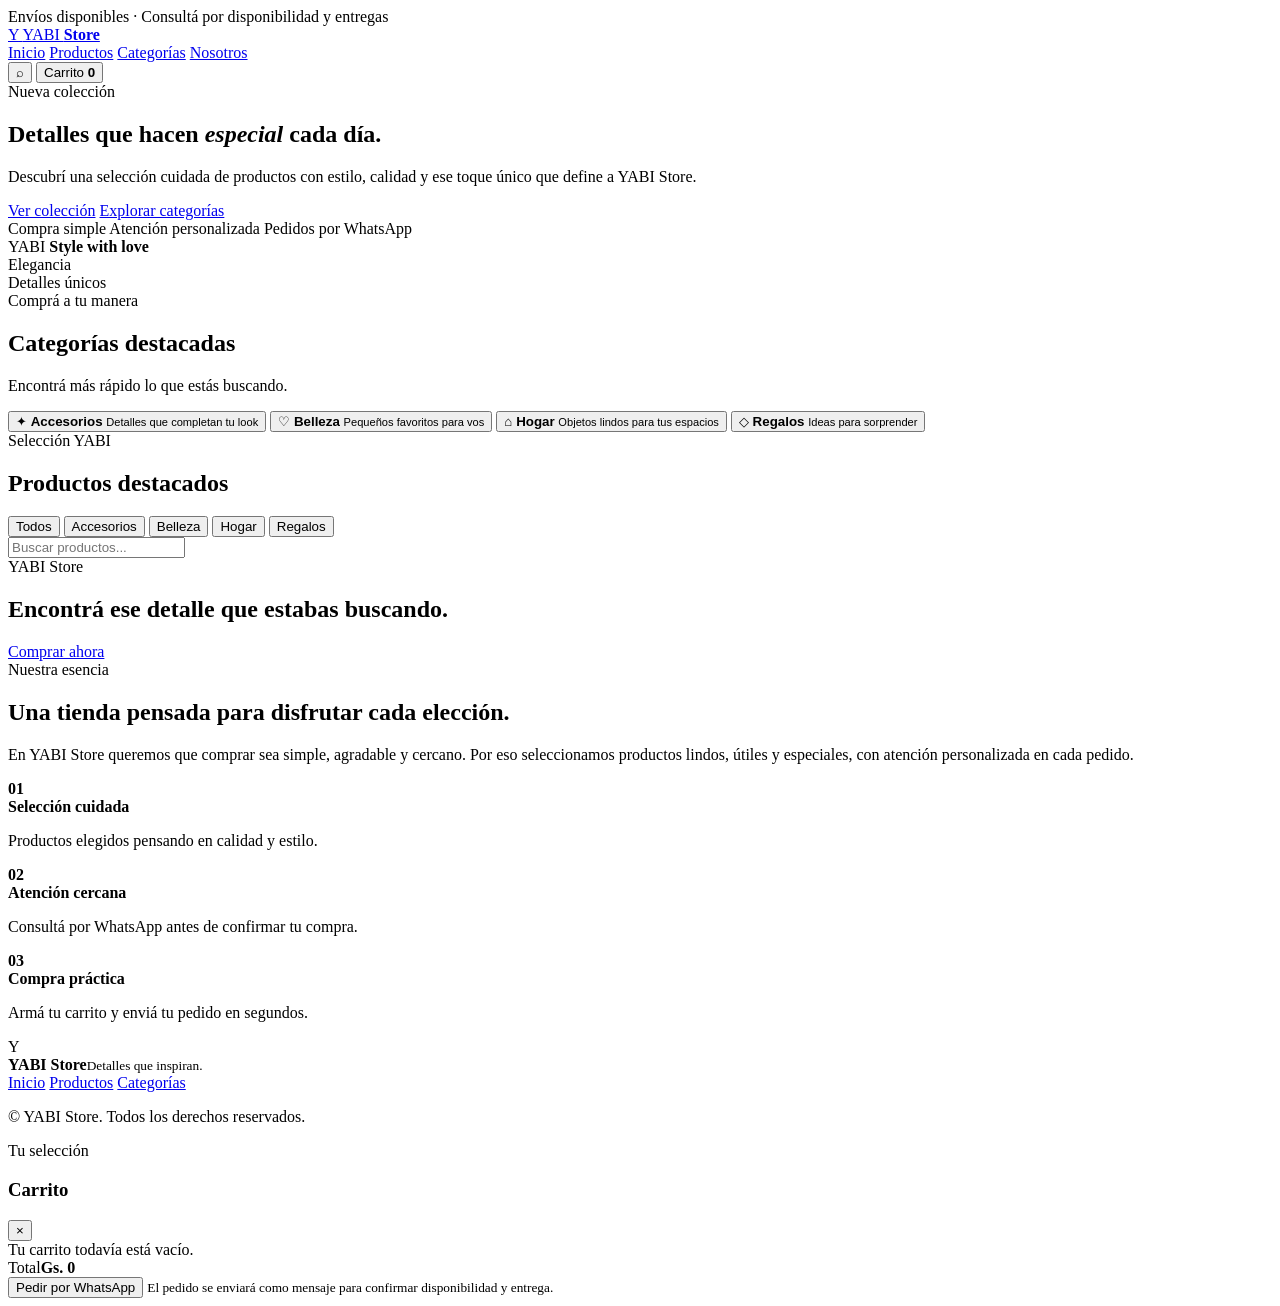
==== index.html @ 5b0d3361 "Create YABI Store frontend structure" ====
<!DOCTYPE html>
<html lang="es">
<head>
  <meta charset="UTF-8" />
  <meta name="viewport" content="width=device-width, initial-scale=1.0" />
  <meta name="description" content="YABI Store - Tienda online moderna y elegante" />
  <title>YABI Store</title>
  <link rel="preconnect" href="https://fonts.googleapis.com">
  <link rel="preconnect" href="https://fonts.gstatic.com" crossorigin>
  <link href="https://fonts.googleapis.com/css2?family=DM+Sans:wght@400;500;600;700&family=Playfair+Display:wght@600;700&display=swap" rel="stylesheet">
  <link rel="stylesheet" href="css/style.css" />
</head>
<body>
  <div class="topbar">Envíos disponibles · Consultá por disponibilidad y entregas</div>

  <header class="site-header">
    <a class="brand" href="#inicio" aria-label="YABI Store inicio">
      <span class="brand-mark">Y</span>
      <span class="brand-text">YABI <strong>Store</strong></span>
    </a>

    <nav class="desktop-nav" aria-label="Navegación principal">
      <a href="#inicio">Inicio</a>
      <a href="#productos">Productos</a>
      <a href="#categorias">Categorías</a>
      <a href="#nosotros">Nosotros</a>
    </nav>

    <div class="header-actions">
      <button class="icon-btn" id="searchToggle" aria-label="Buscar">⌕</button>
      <button class="cart-btn" id="cartOpen" aria-label="Abrir carrito">
        <span>Carrito</span>
        <b id="cartCount">0</b>
      </button>
    </div>
  </header>

  <main>
    <section class="hero" id="inicio">
      <div class="hero-content">
        <span class="eyebrow">Nueva colección</span>
        <h1>Detalles que hacen <em>especial</em> cada día.</h1>
        <p>Descubrí una selección cuidada de productos con estilo, calidad y ese toque único que define a YABI Store.</p>
        <div class="hero-actions">
          <a class="btn btn-primary" href="#productos">Ver colección</a>
          <a class="btn btn-secondary" href="#categorias">Explorar categorías</a>
        </div>
        <div class="hero-benefits">
          <span>Compra simple</span>
          <span>Atención personalizada</span>
          <span>Pedidos por WhatsApp</span>
        </div>
      </div>

      <div class="hero-visual" aria-hidden="true">
        <div class="hero-card hero-card-main">
          <span>YABI</span>
          <strong>Style with love</strong>
        </div>
        <div class="hero-orb orb-one"></div>
        <div class="hero-orb orb-two"></div>
        <div class="mini-card mini-card-one">Elegancia</div>
        <div class="mini-card mini-card-two">Detalles únicos</div>
      </div>
    </section>

    <section class="categories-section" id="categorias">
      <div class="section-heading">
        <div>
          <span class="eyebrow">Comprá a tu manera</span>
          <h2>Categorías destacadas</h2>
        </div>
        <p>Encontrá más rápido lo que estás buscando.</p>
      </div>

      <div class="category-grid">
        <button class="category-card" data-category="Accesorios">
          <span class="category-icon">✦</span>
          <strong>Accesorios</strong>
          <small>Detalles que completan tu look</small>
        </button>
        <button class="category-card" data-category="Belleza">
          <span class="category-icon">♡</span>
          <strong>Belleza</strong>
          <small>Pequeños favoritos para vos</small>
        </button>
        <button class="category-card" data-category="Hogar">
          <span class="category-icon">⌂</span>
          <strong>Hogar</strong>
          <small>Objetos lindos para tus espacios</small>
        </button>
        <button class="category-card" data-category="Regalos">
          <span class="category-icon">◇</span>
          <strong>Regalos</strong>
          <small>Ideas para sorprender</small>
        </button>
      </div>
    </section>

    <section class="products-section" id="productos">
      <div class="section-heading products-heading">
        <div>
          <span class="eyebrow">Selección YABI</span>
          <h2>Productos destacados</h2>
        </div>
        <div class="filters" role="group" aria-label="Filtrar productos">
          <button class="filter-btn active" data-filter="Todos">Todos</button>
          <button class="filter-btn" data-filter="Accesorios">Accesorios</button>
          <button class="filter-btn" data-filter="Belleza">Belleza</button>
          <button class="filter-btn" data-filter="Hogar">Hogar</button>
          <button class="filter-btn" data-filter="Regalos">Regalos</button>
        </div>
      </div>

      <div class="search-panel" id="searchPanel">
        <input id="searchInput" type="search" placeholder="Buscar productos..." autocomplete="off" />
      </div>

      <div class="product-grid" id="productGrid"></div>
    </section>

    <section class="promo-section">
      <div>
        <span class="eyebrow light">YABI Store</span>
        <h2>Encontrá ese detalle que estabas buscando.</h2>
      </div>
      <a href="#productos" class="btn btn-light">Comprar ahora</a>
    </section>

    <section class="about-section" id="nosotros">
      <div class="about-card">
        <span class="eyebrow">Nuestra esencia</span>
        <h2>Una tienda pensada para disfrutar cada elección.</h2>
        <p>En YABI Store queremos que comprar sea simple, agradable y cercano. Por eso seleccionamos productos lindos, útiles y especiales, con atención personalizada en cada pedido.</p>
      </div>
      <div class="about-points">
        <article><b>01</b><div><strong>Selección cuidada</strong><p>Productos elegidos pensando en calidad y estilo.</p></div></article>
        <article><b>02</b><div><strong>Atención cercana</strong><p>Consultá por WhatsApp antes de confirmar tu compra.</p></div></article>
        <article><b>03</b><div><strong>Compra práctica</strong><p>Armá tu carrito y enviá tu pedido en segundos.</p></div></article>
      </div>
    </section>
  </main>

  <footer class="site-footer">
    <div class="footer-brand">
      <span class="brand-mark">Y</span>
      <div><strong>YABI Store</strong><small>Detalles que inspiran.</small></div>
    </div>
    <div class="footer-links">
      <a href="#inicio">Inicio</a>
      <a href="#productos">Productos</a>
      <a href="#categorias">Categorías</a>
    </div>
    <p>© <span id="year"></span> YABI Store. Todos los derechos reservados.</p>
  </footer>

  <div class="drawer-overlay" id="drawerOverlay"></div>
  <aside class="cart-drawer" id="cartDrawer" aria-label="Carrito de compras">
    <div class="cart-header">
      <div><span class="eyebrow">Tu selección</span><h3>Carrito</h3></div>
      <button class="close-btn" id="cartClose" aria-label="Cerrar carrito">×</button>
    </div>
    <div class="cart-items" id="cartItems"></div>
    <div class="cart-empty" id="cartEmpty">Tu carrito todavía está vacío.</div>
    <div class="cart-footer">
      <div class="cart-total"><span>Total</span><strong id="cartTotal">Gs. 0</strong></div>
      <button class="btn btn-primary checkout-btn" id="checkoutBtn">Pedir por WhatsApp</button>
      <small>El pedido se enviará como mensaje para confirmar disponibilidad y entrega.</small>
    </div>
  </aside>

  <script src="js/app.js"></script>
</body>
</html>
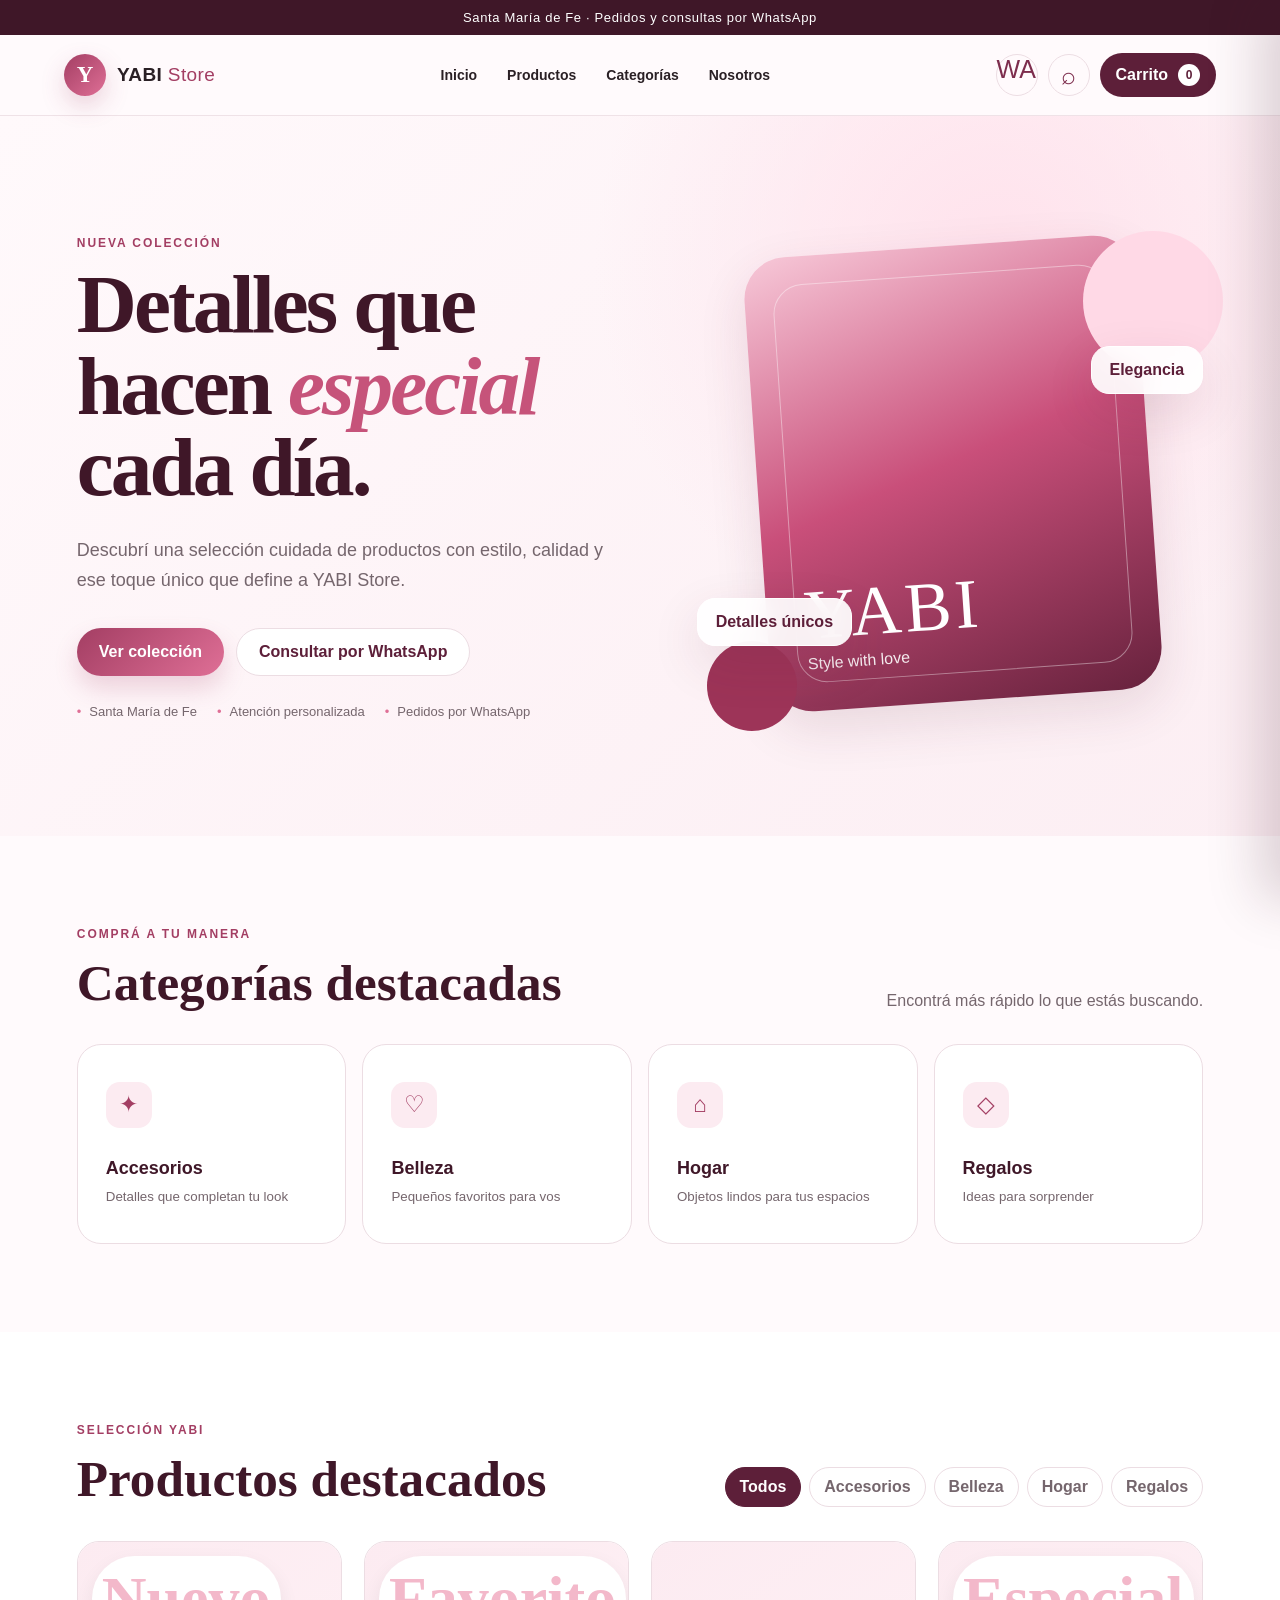
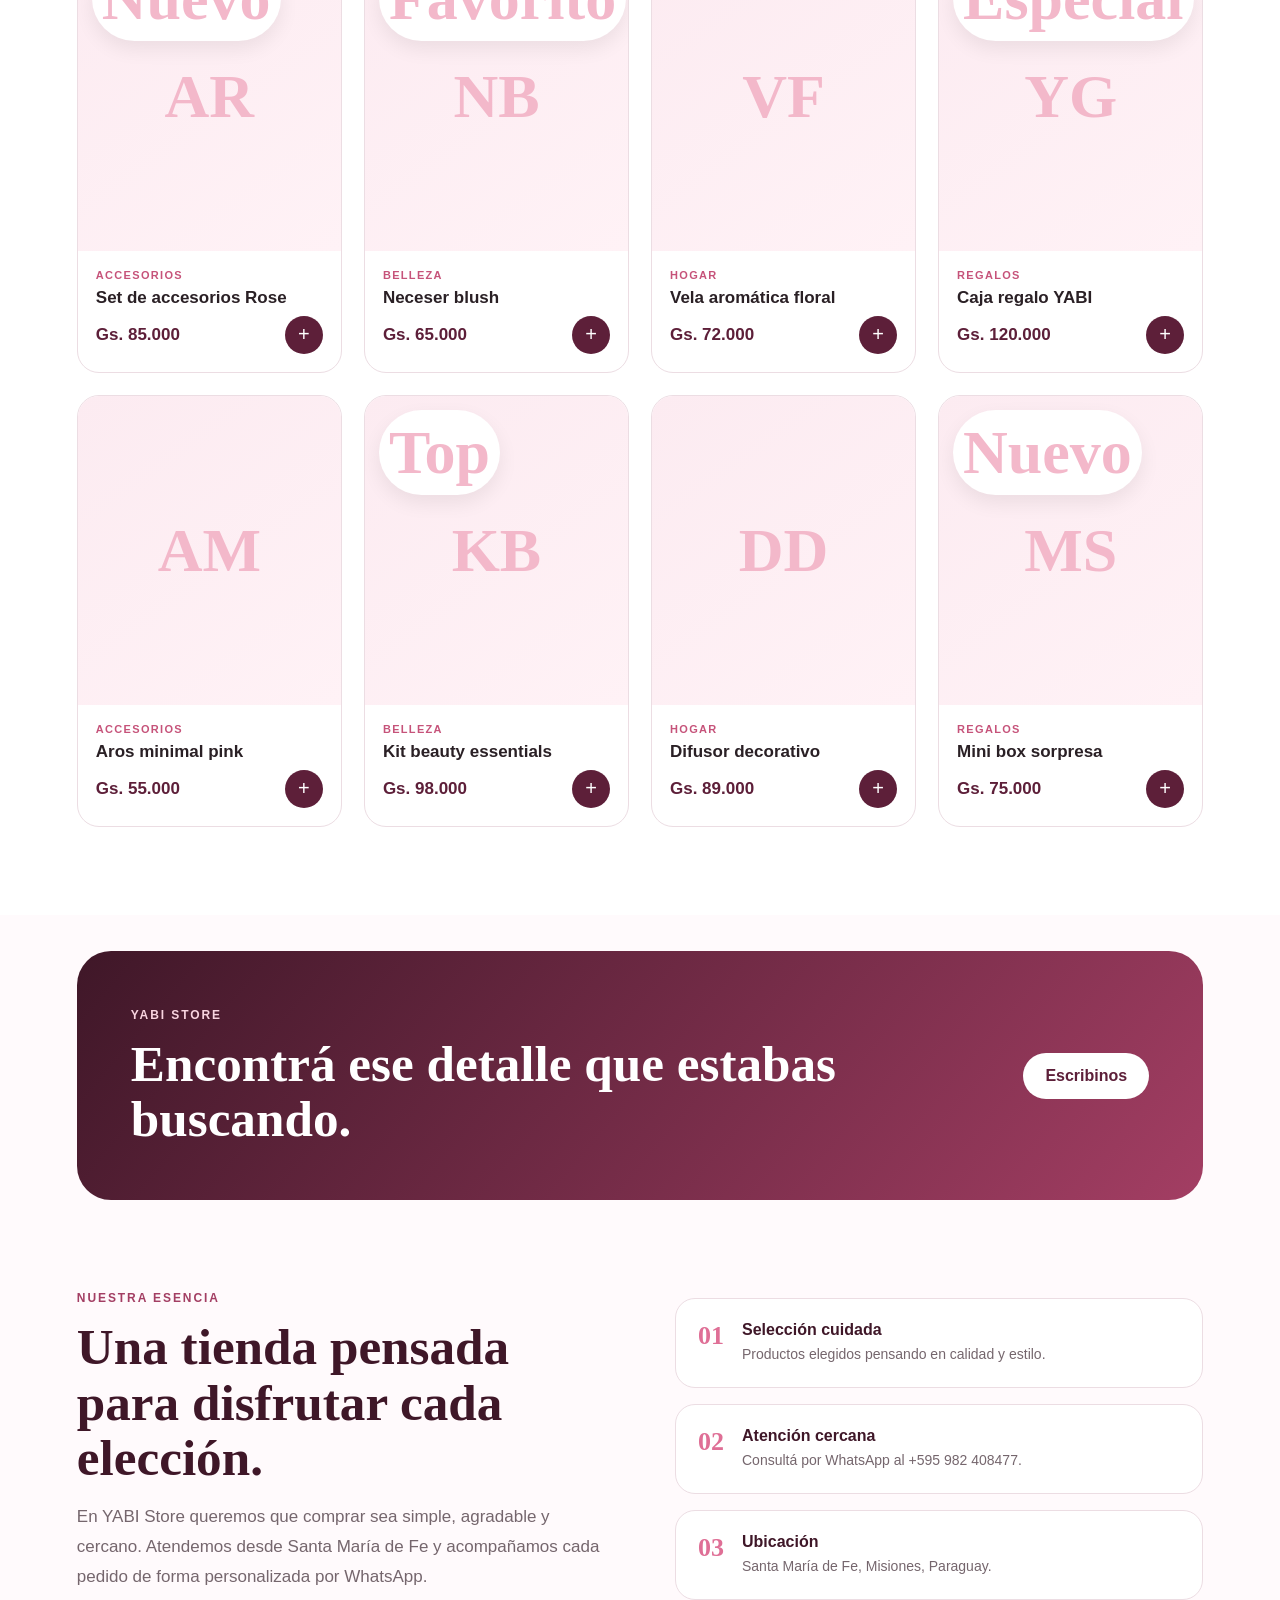
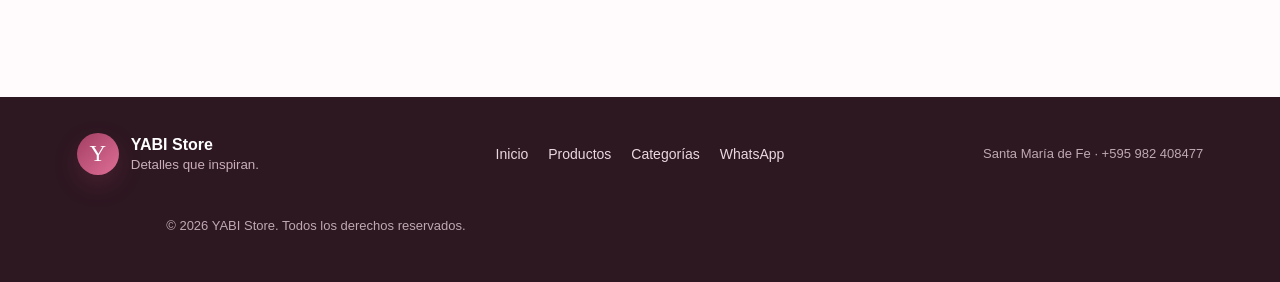
==== commit d81ceacf: "Add WhatsApp contact and Santa Maria de Fe location" ====
--- a/index.html
+++ b/index.html
@@ -3,7 +3,7 @@
 <head>
   <meta charset="UTF-8" />
   <meta name="viewport" content="width=device-width, initial-scale=1.0" />
-  <meta name="description" content="YABI Store - Tienda online moderna y elegante" />
+  <meta name="description" content="YABI Store - Tienda online moderna y elegante en Santa María de Fe" />
   <title>YABI Store</title>
   <link rel="preconnect" href="https://fonts.googleapis.com">
   <link rel="preconnect" href="https://fonts.gstatic.com" crossorigin>
@@ -11,7 +11,7 @@
   <link rel="stylesheet" href="css/style.css" />
 </head>
 <body>
-  <div class="topbar">Envíos disponibles · Consultá por disponibilidad y entregas</div>
+  <div class="topbar">Santa María de Fe · Pedidos y consultas por WhatsApp</div>
 
   <header class="site-header">
     <a class="brand" href="#inicio" aria-label="YABI Store inicio">
@@ -27,6 +27,7 @@
     </nav>
 
     <div class="header-actions">
+      <a class="icon-btn" href="https://wa.me/595982408477" target="_blank" rel="noopener" aria-label="Contactar por WhatsApp">WA</a>
       <button class="icon-btn" id="searchToggle" aria-label="Buscar">⌕</button>
       <button class="cart-btn" id="cartOpen" aria-label="Abrir carrito">
         <span>Carrito</span>
@@ -43,10 +44,10 @@
         <p>Descubrí una selección cuidada de productos con estilo, calidad y ese toque único que define a YABI Store.</p>
         <div class="hero-actions">
           <a class="btn btn-primary" href="#productos">Ver colección</a>
-          <a class="btn btn-secondary" href="#categorias">Explorar categorías</a>
+          <a class="btn btn-secondary" href="https://wa.me/595982408477?text=Hola%20YABI%20Store,%20quisiera%20hacer%20una%20consulta." target="_blank" rel="noopener">Consultar por WhatsApp</a>
         </div>
         <div class="hero-benefits">
-          <span>Compra simple</span>
+          <span>Santa María de Fe</span>
           <span>Atención personalizada</span>
           <span>Pedidos por WhatsApp</span>
         </div>
@@ -74,35 +75,16 @@
       </div>
 
       <div class="category-grid">
-        <button class="category-card" data-category="Accesorios">
-          <span class="category-icon">✦</span>
-          <strong>Accesorios</strong>
-          <small>Detalles que completan tu look</small>
-        </button>
-        <button class="category-card" data-category="Belleza">
-          <span class="category-icon">♡</span>
-          <strong>Belleza</strong>
-          <small>Pequeños favoritos para vos</small>
-        </button>
-        <button class="category-card" data-category="Hogar">
-          <span class="category-icon">⌂</span>
-          <strong>Hogar</strong>
-          <small>Objetos lindos para tus espacios</small>
-        </button>
-        <button class="category-card" data-category="Regalos">
-          <span class="category-icon">◇</span>
-          <strong>Regalos</strong>
-          <small>Ideas para sorprender</small>
-        </button>
+        <button class="category-card" data-category="Accesorios"><span class="category-icon">✦</span><strong>Accesorios</strong><small>Detalles que completan tu look</small></button>
+        <button class="category-card" data-category="Belleza"><span class="category-icon">♡</span><strong>Belleza</strong><small>Pequeños favoritos para vos</small></button>
+        <button class="category-card" data-category="Hogar"><span class="category-icon">⌂</span><strong>Hogar</strong><small>Objetos lindos para tus espacios</small></button>
+        <button class="category-card" data-category="Regalos"><span class="category-icon">◇</span><strong>Regalos</strong><small>Ideas para sorprender</small></button>
       </div>
     </section>
 
     <section class="products-section" id="productos">
       <div class="section-heading products-heading">
-        <div>
-          <span class="eyebrow">Selección YABI</span>
-          <h2>Productos destacados</h2>
-        </div>
+        <div><span class="eyebrow">Selección YABI</span><h2>Productos destacados</h2></div>
         <div class="filters" role="group" aria-label="Filtrar productos">
           <button class="filter-btn active" data-filter="Todos">Todos</button>
           <button class="filter-btn" data-filter="Accesorios">Accesorios</button>
@@ -111,64 +93,51 @@
           <button class="filter-btn" data-filter="Regalos">Regalos</button>
         </div>
       </div>
-
-      <div class="search-panel" id="searchPanel">
-        <input id="searchInput" type="search" placeholder="Buscar productos..." autocomplete="off" />
-      </div>
-
+      <div class="search-panel" id="searchPanel"><input id="searchInput" type="search" placeholder="Buscar productos..." autocomplete="off" /></div>
       <div class="product-grid" id="productGrid"></div>
     </section>
 
     <section class="promo-section">
-      <div>
-        <span class="eyebrow light">YABI Store</span>
-        <h2>Encontrá ese detalle que estabas buscando.</h2>
-      </div>
-      <a href="#productos" class="btn btn-light">Comprar ahora</a>
+      <div><span class="eyebrow light">YABI Store</span><h2>Encontrá ese detalle que estabas buscando.</h2></div>
+      <a href="https://wa.me/595982408477?text=Hola%20YABI%20Store,%20quisiera%20consultar%20por%20sus%20productos." target="_blank" rel="noopener" class="btn btn-light">Escribinos</a>
     </section>
 
     <section class="about-section" id="nosotros">
       <div class="about-card">
         <span class="eyebrow">Nuestra esencia</span>
         <h2>Una tienda pensada para disfrutar cada elección.</h2>
-        <p>En YABI Store queremos que comprar sea simple, agradable y cercano. Por eso seleccionamos productos lindos, útiles y especiales, con atención personalizada en cada pedido.</p>
+        <p>En YABI Store queremos que comprar sea simple, agradable y cercano. Atendemos desde Santa María de Fe y acompañamos cada pedido de forma personalizada por WhatsApp.</p>
       </div>
       <div class="about-points">
         <article><b>01</b><div><strong>Selección cuidada</strong><p>Productos elegidos pensando en calidad y estilo.</p></div></article>
-        <article><b>02</b><div><strong>Atención cercana</strong><p>Consultá por WhatsApp antes de confirmar tu compra.</p></div></article>
-        <article><b>03</b><div><strong>Compra práctica</strong><p>Armá tu carrito y enviá tu pedido en segundos.</p></div></article>
+        <article><b>02</b><div><strong>Atención cercana</strong><p>Consultá por WhatsApp al +595 982 408477.</p></div></article>
+        <article><b>03</b><div><strong>Ubicación</strong><p>Santa María de Fe, Misiones, Paraguay.</p></div></article>
       </div>
     </section>
   </main>
 
   <footer class="site-footer">
-    <div class="footer-brand">
-      <span class="brand-mark">Y</span>
-      <div><strong>YABI Store</strong><small>Detalles que inspiran.</small></div>
+    <div class="footer-brand"><span class="brand-mark">Y</span><div><strong>YABI Store</strong><small>Detalles que inspiran.</small></div></div>
+    <div class="footer-links">
+      <a href="#inicio">Inicio</a><a href="#productos">Productos</a><a href="#categorias">Categorías</a>
+      <a href="https://wa.me/595982408477" target="_blank" rel="noopener">WhatsApp</a>
     </div>
-    <div class="footer-links">
-      <a href="#inicio">Inicio</a>
-      <a href="#productos">Productos</a>
-      <a href="#categorias">Categorías</a>
-    </div>
+    <p>Santa María de Fe · +595 982 408477</p>
     <p>© <span id="year"></span> YABI Store. Todos los derechos reservados.</p>
   </footer>
 
   <div class="drawer-overlay" id="drawerOverlay"></div>
   <aside class="cart-drawer" id="cartDrawer" aria-label="Carrito de compras">
-    <div class="cart-header">
-      <div><span class="eyebrow">Tu selección</span><h3>Carrito</h3></div>
-      <button class="close-btn" id="cartClose" aria-label="Cerrar carrito">×</button>
-    </div>
+    <div class="cart-header"><div><span class="eyebrow">Tu selección</span><h3>Carrito</h3></div><button class="close-btn" id="cartClose" aria-label="Cerrar carrito">×</button></div>
     <div class="cart-items" id="cartItems"></div>
     <div class="cart-empty" id="cartEmpty">Tu carrito todavía está vacío.</div>
     <div class="cart-footer">
       <div class="cart-total"><span>Total</span><strong id="cartTotal">Gs. 0</strong></div>
       <button class="btn btn-primary checkout-btn" id="checkoutBtn">Pedir por WhatsApp</button>
-      <small>El pedido se enviará como mensaje para confirmar disponibilidad y entrega.</small>
+      <small>El pedido se enviará como mensaje para confirmar disponibilidad y entrega en Santa María de Fe.</small>
     </div>
   </aside>
 
   <script src="js/app.js"></script>
 </body>
-</html>
+</html>
--- a/css/style.css
+++ b/css/style.css
@@ -0,0 +1,61 @@
+:root {
+  --pink-950:#3f1728;
+  --pink-900:#5d1f39;
+  --pink-800:#7d2d4d;
+  --pink-700:#a33e63;
+  --pink-600:#c6537a;
+  --pink-500:#df6f96;
+  --pink-300:#f3b8ca;
+  --pink-200:#f8d4df;
+  --pink-100:#fcebf1;
+  --cream:#fffafc;
+  --white:#ffffff;
+  --ink:#2a2025;
+  --muted:#75666d;
+  --line:#ecdde3;
+  --shadow:0 18px 50px rgba(92,31,57,.12);
+  --radius-xl:34px;
+  --radius-lg:24px;
+  --radius-md:18px;
+}
+
+*{box-sizing:border-box}
+html{scroll-behavior:smooth}
+body{margin:0;font-family:'DM Sans',sans-serif;background:var(--cream);color:var(--ink)}
+body.locked{overflow:hidden}
+a{text-decoration:none;color:inherit}
+button,input{font:inherit}
+button{cursor:pointer}
+
+.topbar{background:var(--pink-950);color:#fff;text-align:center;padding:10px 16px;font-size:13px;letter-spacing:.05em}
+.site-header{position:sticky;top:0;z-index:40;display:flex;align-items:center;justify-content:space-between;padding:18px clamp(20px,5vw,72px);background:rgba(255,250,252,.92);backdrop-filter:blur(18px);border-bottom:1px solid rgba(236,221,227,.8)}
+.brand{display:flex;align-items:center;gap:11px;font-weight:600}
+.brand-mark{display:grid;place-items:center;width:42px;height:42px;border-radius:50%;background:linear-gradient(135deg,var(--pink-700),var(--pink-500));color:#fff;font-family:'Playfair Display',serif;font-size:23px;box-shadow:0 10px 24px rgba(163,62,99,.22)}
+.brand-text{font-size:19px;letter-spacing:.02em}.brand-text strong{font-weight:500;color:var(--pink-700)}
+.desktop-nav{display:flex;gap:30px;font-size:14px;font-weight:600}.desktop-nav a{position:relative}.desktop-nav a:after{content:"";position:absolute;left:0;right:0;bottom:-7px;height:2px;background:var(--pink-600);transform:scaleX(0);transition:.2s}.desktop-nav a:hover:after{transform:scaleX(1)}
+.header-actions{display:flex;gap:10px;align-items:center}.icon-btn,.cart-btn,.close-btn{border:0;background:transparent}.icon-btn{width:42px;height:42px;border:1px solid var(--line);border-radius:50%;font-size:25px;color:var(--pink-800)}
+.cart-btn{display:flex;align-items:center;gap:10px;background:var(--pink-900);color:white;padding:11px 16px;border-radius:999px;font-weight:600}.cart-btn b{display:grid;place-items:center;min-width:22px;height:22px;padding:0 6px;border-radius:999px;background:white;color:var(--pink-900);font-size:12px}
+
+.hero{display:grid;grid-template-columns:1.05fr .95fr;gap:60px;align-items:center;min-height:720px;padding:72px clamp(20px,6vw,92px);overflow:hidden;background:radial-gradient(circle at 78% 20%,#ffe2ec 0,transparent 35%),linear-gradient(135deg,#fff9fb,#fceef3)}
+.hero-content{max-width:650px}.eyebrow{display:inline-block;text-transform:uppercase;letter-spacing:.16em;font-weight:700;font-size:12px;color:var(--pink-700);margin-bottom:14px}.hero h1,.section-heading h2,.promo-section h2,.about-card h2{font-family:'Playfair Display',serif;margin:0;color:var(--pink-950)}
+.hero h1{font-size:clamp(52px,6.5vw,92px);line-height:.98;letter-spacing:-.035em}.hero h1 em{color:var(--pink-600);font-style:italic;font-weight:600}.hero-content>p{font-size:18px;line-height:1.7;color:var(--muted);max-width:580px;margin:26px 0 0}
+.hero-actions{display:flex;gap:12px;margin-top:32px;flex-wrap:wrap}.btn{display:inline-flex;align-items:center;justify-content:center;border:0;border-radius:999px;padding:14px 22px;font-weight:700;transition:.2s}.btn:hover{transform:translateY(-2px)}.btn-primary{background:linear-gradient(135deg,var(--pink-700),var(--pink-500));color:#fff;box-shadow:0 12px 24px rgba(163,62,99,.2)}.btn-secondary{background:white;color:var(--pink-900);border:1px solid var(--line)}
+.hero-benefits{display:flex;gap:20px;flex-wrap:wrap;margin-top:28px;color:var(--muted);font-size:13px}.hero-benefits span:before{content:"•";color:var(--pink-500);margin-right:8px}
+.hero-visual{position:relative;min-height:520px}.hero-card{position:absolute;display:flex;flex-direction:column;justify-content:flex-end;box-shadow:var(--shadow)}.hero-card-main{inset:30px 55px 35px 60px;border-radius:42px;background:linear-gradient(160deg,#f7c8d8,#c94f7a 48%,#67223d);padding:38px;color:white;transform:rotate(-4deg)}.hero-card-main:before{content:"";position:absolute;inset:28px;border:1px solid rgba(255,255,255,.4);border-radius:30px}.hero-card-main span{font-family:'Playfair Display',serif;font-size:70px;letter-spacing:.05em}.hero-card-main strong{font-weight:500;opacity:.9}.hero-orb{position:absolute;border-radius:50%;filter:blur(.2px)}.orb-one{width:140px;height:140px;background:#ffd9e6;right:-20px;top:15px}.orb-two{width:90px;height:90px;background:#9d3458;left:10px;bottom:5px}.mini-card{position:absolute;background:rgba(255,255,255,.92);border:1px solid #fff;border-radius:18px;padding:14px 18px;font-weight:700;color:var(--pink-900);box-shadow:var(--shadow);backdrop-filter:blur(12px)}.mini-card-one{right:0;top:130px}.mini-card-two{left:0;bottom:90px}
+
+.categories-section,.products-section,.about-section{padding:88px clamp(20px,6vw,92px)}.section-heading{display:flex;justify-content:space-between;gap:30px;align-items:end;margin-bottom:34px}.section-heading h2,.promo-section h2,.about-card h2{font-size:clamp(34px,4vw,54px);line-height:1.08}.section-heading p{margin:0;color:var(--muted);max-width:320px;text-align:right}.category-grid{display:grid;grid-template-columns:repeat(4,1fr);gap:16px}.category-card{border:1px solid var(--line);background:white;border-radius:var(--radius-lg);padding:28px;text-align:left;transition:.25s;min-height:200px}.category-card:hover{transform:translateY(-5px);box-shadow:var(--shadow);border-color:var(--pink-200)}.category-icon{display:grid;place-items:center;width:46px;height:46px;border-radius:14px;background:var(--pink-100);color:var(--pink-700);font-size:23px;margin-bottom:30px}.category-card strong{display:block;font-size:18px;color:var(--pink-950)}.category-card small{display:block;margin-top:8px;color:var(--muted);line-height:1.5}
+
+.products-section{background:white}.products-heading{align-items:flex-end}.filters{display:flex;gap:8px;flex-wrap:wrap;justify-content:flex-end}.filter-btn{border:1px solid var(--line);background:#fff;color:var(--muted);padding:10px 14px;border-radius:999px;font-weight:600}.filter-btn.active,.filter-btn:hover{background:var(--pink-900);color:#fff;border-color:var(--pink-900)}.search-panel{max-height:0;overflow:hidden;transition:.25s;margin-bottom:0}.search-panel.open{max-height:80px;margin-bottom:24px}.search-panel input{width:100%;border:1px solid var(--line);background:var(--cream);border-radius:16px;padding:15px 17px;outline:none}.search-panel input:focus{border-color:var(--pink-400,#e894b0);box-shadow:0 0 0 4px var(--pink-100)}
+.product-grid{display:grid;grid-template-columns:repeat(4,1fr);gap:22px}.product-card{border-radius:22px;overflow:hidden;background:#fff;border:1px solid var(--line);transition:.25s}.product-card:hover{transform:translateY(-4px);box-shadow:var(--shadow)}.product-image{position:relative;aspect-ratio:4/4.7;background:linear-gradient(145deg,var(--pink-100),#fff2f6);display:grid;place-items:center;overflow:hidden}.product-image span{font-family:'Playfair Display',serif;font-size:62px;color:var(--pink-300);font-weight:700}.product-badge{position:absolute;left:14px;top:14px;background:white;color:var(--pink-800);padding:7px 10px;border-radius:999px;font-size:11px;font-weight:800;box-shadow:0 8px 20px rgba(0,0,0,.07)}.product-info{padding:18px}.product-category{font-size:11px;text-transform:uppercase;letter-spacing:.12em;font-weight:700;color:var(--pink-600)}.product-info h3{font-size:17px;margin:7px 0 8px;color:var(--ink)}.product-meta{display:flex;justify-content:space-between;align-items:center;gap:12px}.product-price{font-size:17px;font-weight:800;color:var(--pink-900)}.add-btn{width:38px;height:38px;border:0;border-radius:50%;background:var(--pink-900);color:white;font-size:20px}.empty-products{grid-column:1/-1;text-align:center;padding:50px;color:var(--muted)}
+
+.promo-section{margin:36px clamp(20px,6vw,92px) 0;padding:54px;border-radius:var(--radius-xl);background:linear-gradient(130deg,var(--pink-950),var(--pink-700));display:flex;justify-content:space-between;align-items:center;gap:30px}.promo-section h2{color:white;max-width:720px}.eyebrow.light{color:var(--pink-200)}.btn-light{background:white;color:var(--pink-900);white-space:nowrap}
+
+.about-section{display:grid;grid-template-columns:1fr 1fr;gap:70px;align-items:center}.about-card p{color:var(--muted);font-size:17px;line-height:1.75}.about-points{display:grid;gap:16px}.about-points article{display:flex;gap:18px;background:white;padding:22px;border:1px solid var(--line);border-radius:20px}.about-points b{color:var(--pink-500);font-family:'Playfair Display',serif;font-size:26px}.about-points strong{color:var(--pink-950)}.about-points p{margin:5px 0 0;color:var(--muted);font-size:14px;line-height:1.5}
+
+.site-footer{display:grid;grid-template-columns:1fr auto 1fr;gap:30px;align-items:center;padding:36px clamp(20px,6vw,92px);background:#2d1721;color:white}.footer-brand{display:flex;align-items:center;gap:12px}.footer-brand div{display:flex;flex-direction:column}.footer-brand small{color:#c9aeb9;margin-top:3px}.footer-links{display:flex;gap:20px;color:#e9d8df;font-size:14px}.site-footer>p{text-align:right;color:#bfa8b2;font-size:13px}
+
+.drawer-overlay{position:fixed;inset:0;background:rgba(34,16,24,.45);opacity:0;pointer-events:none;transition:.25s;z-index:79}.drawer-overlay.open{opacity:1;pointer-events:auto}.cart-drawer{position:fixed;top:0;right:0;width:min(430px,100%);height:100vh;background:#fff;z-index:80;transform:translateX(100%);transition:.3s;display:flex;flex-direction:column;box-shadow:-20px 0 50px rgba(63,23,40,.18)}.cart-drawer.open{transform:translateX(0)}.cart-header{display:flex;justify-content:space-between;align-items:flex-start;padding:26px;border-bottom:1px solid var(--line)}.cart-header h3{font-family:'Playfair Display',serif;font-size:32px;margin:0;color:var(--pink-950)}.close-btn{font-size:34px;color:var(--muted)}.cart-items{padding:18px 24px;overflow:auto;flex:1}.cart-item{display:grid;grid-template-columns:64px 1fr auto;gap:13px;align-items:center;padding:14px 0;border-bottom:1px solid var(--line)}.cart-thumb{width:64px;height:74px;border-radius:14px;background:var(--pink-100);display:grid;place-items:center;font-family:'Playfair Display',serif;color:var(--pink-500);font-size:24px}.cart-item h4{margin:0 0 5px;font-size:14px}.cart-item small{color:var(--muted)}.cart-item button{border:0;background:none;color:var(--pink-600);font-size:20px}.cart-empty{text-align:center;padding:55px 24px;color:var(--muted)}.cart-footer{padding:24px;border-top:1px solid var(--line);background:#fffafc}.cart-total{display:flex;justify-content:space-between;align-items:center;margin-bottom:16px}.cart-total strong{font-size:22px;color:var(--pink-900)}.checkout-btn{width:100%}.cart-footer>small{display:block;text-align:center;color:var(--muted);margin-top:10px;line-height:1.4}
+
+@media(max-width:1050px){.desktop-nav{display:none}.hero{grid-template-columns:1fr;min-height:auto}.hero-content{max-width:760px}.hero-visual{min-height:430px;max-width:650px;width:100%;margin:auto}.category-grid,.product-grid{grid-template-columns:repeat(2,1fr)}.about-section{grid-template-columns:1fr}.site-footer{grid-template-columns:1fr;text-align:left}.site-footer>p{text-align:left}}
+@media(max-width:680px){.topbar{font-size:11px}.site-header{padding:14px 16px}.brand-text{font-size:16px}.brand-mark{width:38px;height:38px}.cart-btn span{display:none}.cart-btn{padding:10px}.hero{padding:52px 20px 42px;gap:20px}.hero h1{font-size:50px}.hero-content>p{font-size:16px}.hero-visual{min-height:360px}.hero-card-main{inset:30px 25px 35px 30px}.hero-card-main span{font-size:54px}.mini-card{font-size:12px}.categories-section,.products-section,.about-section{padding:64px 20px}.section-heading{display:block}.section-heading p{text-align:left;margin-top:12px}.category-grid,.product-grid{grid-template-columns:1fr 1fr;gap:12px}.category-card{padding:20px;min-height:170px}.category-icon{margin-bottom:20px}.product-info{padding:14px}.product-info h3{font-size:15px}.products-heading .filters{margin-top:22px;justify-content:flex-start;overflow:auto;flex-wrap:nowrap;padding-bottom:4px}.filter-btn{white-space:nowrap}.promo-section{margin:20px;border-radius:24px;padding:34px 24px;display:block}.promo-section .btn{margin-top:22px}.about-section{gap:30px}.site-footer{padding:30px 20px}.footer-links{flex-wrap:wrap}.product-image span{font-size:48px}}
+@media(max-width:430px){.category-grid,.product-grid{grid-template-columns:1fr}.hero h1{font-size:44px}.hero-actions .btn{width:100%}.hero-benefits{display:grid;gap:10px}.hero-visual{min-height:320px}.hero-card-main{inset:25px 14px 30px 18px}.mini-card-one{right:2px}.mini-card-two{left:2px}}
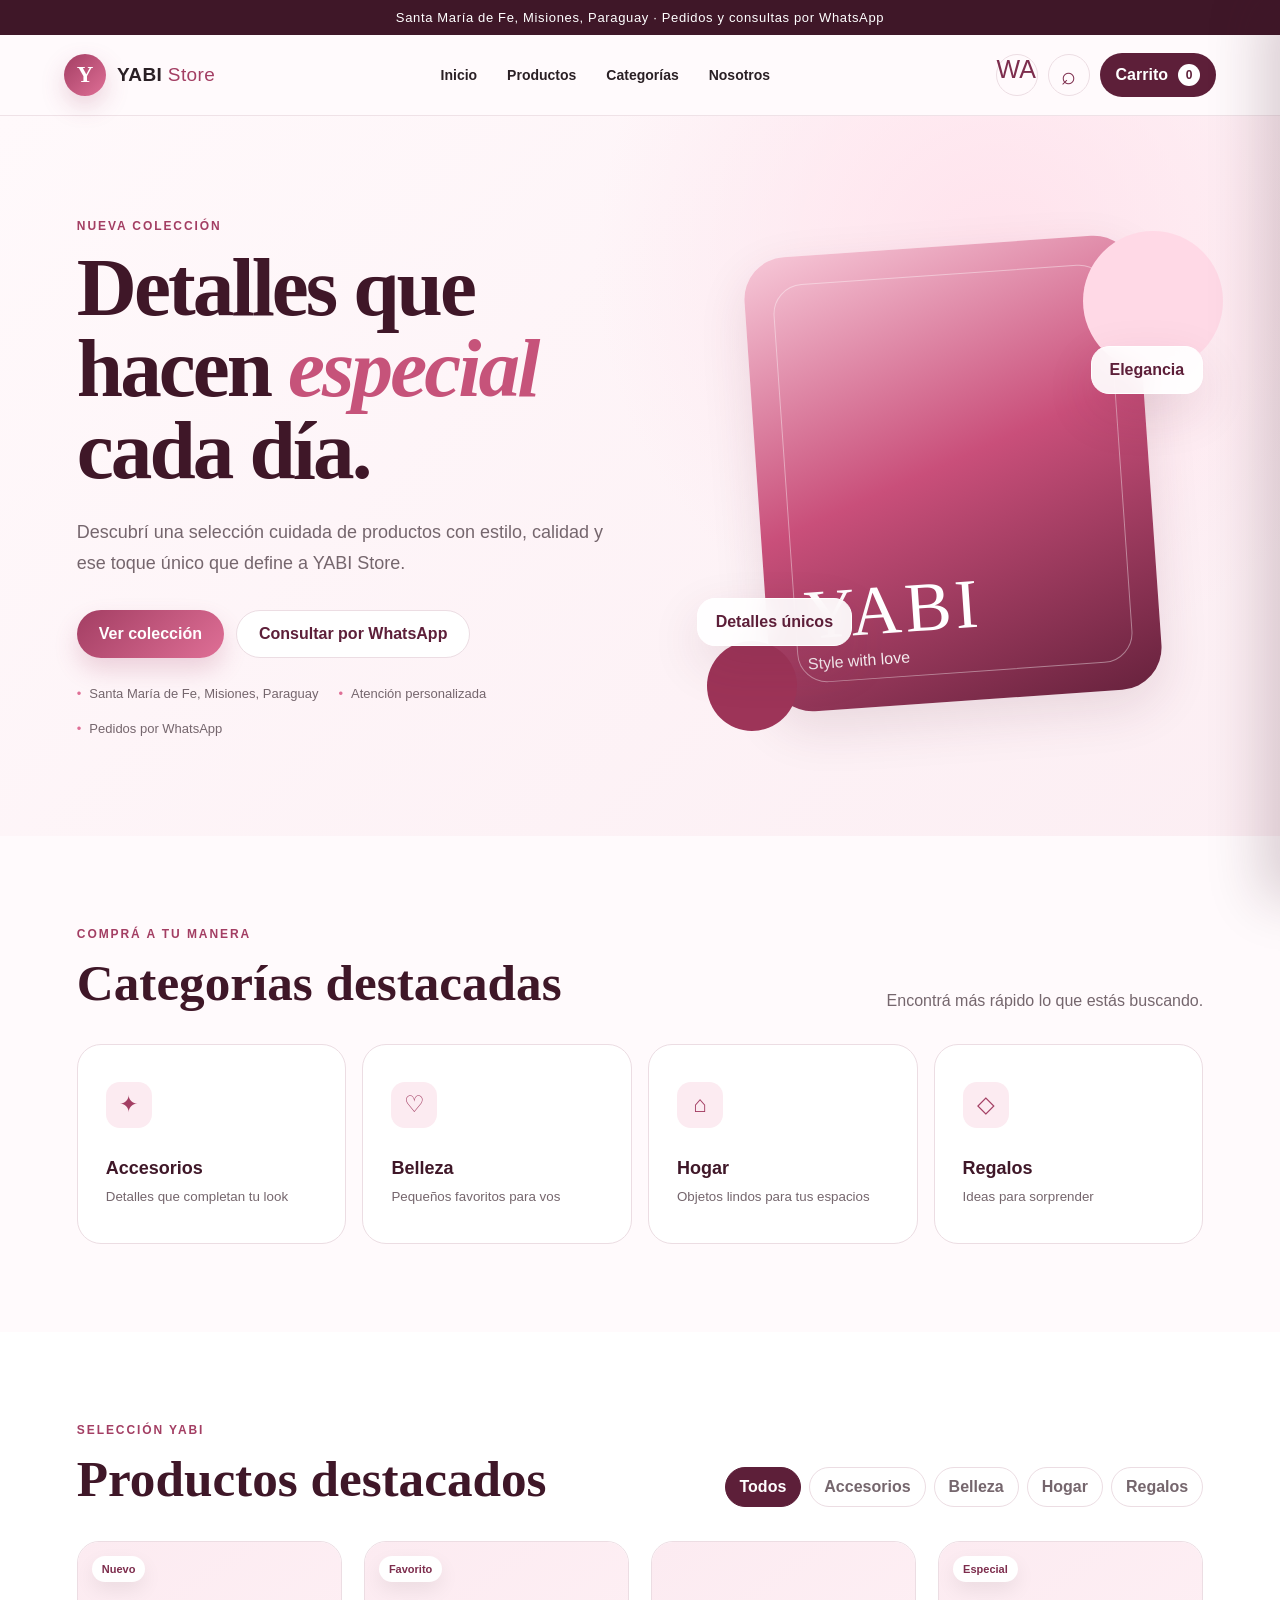
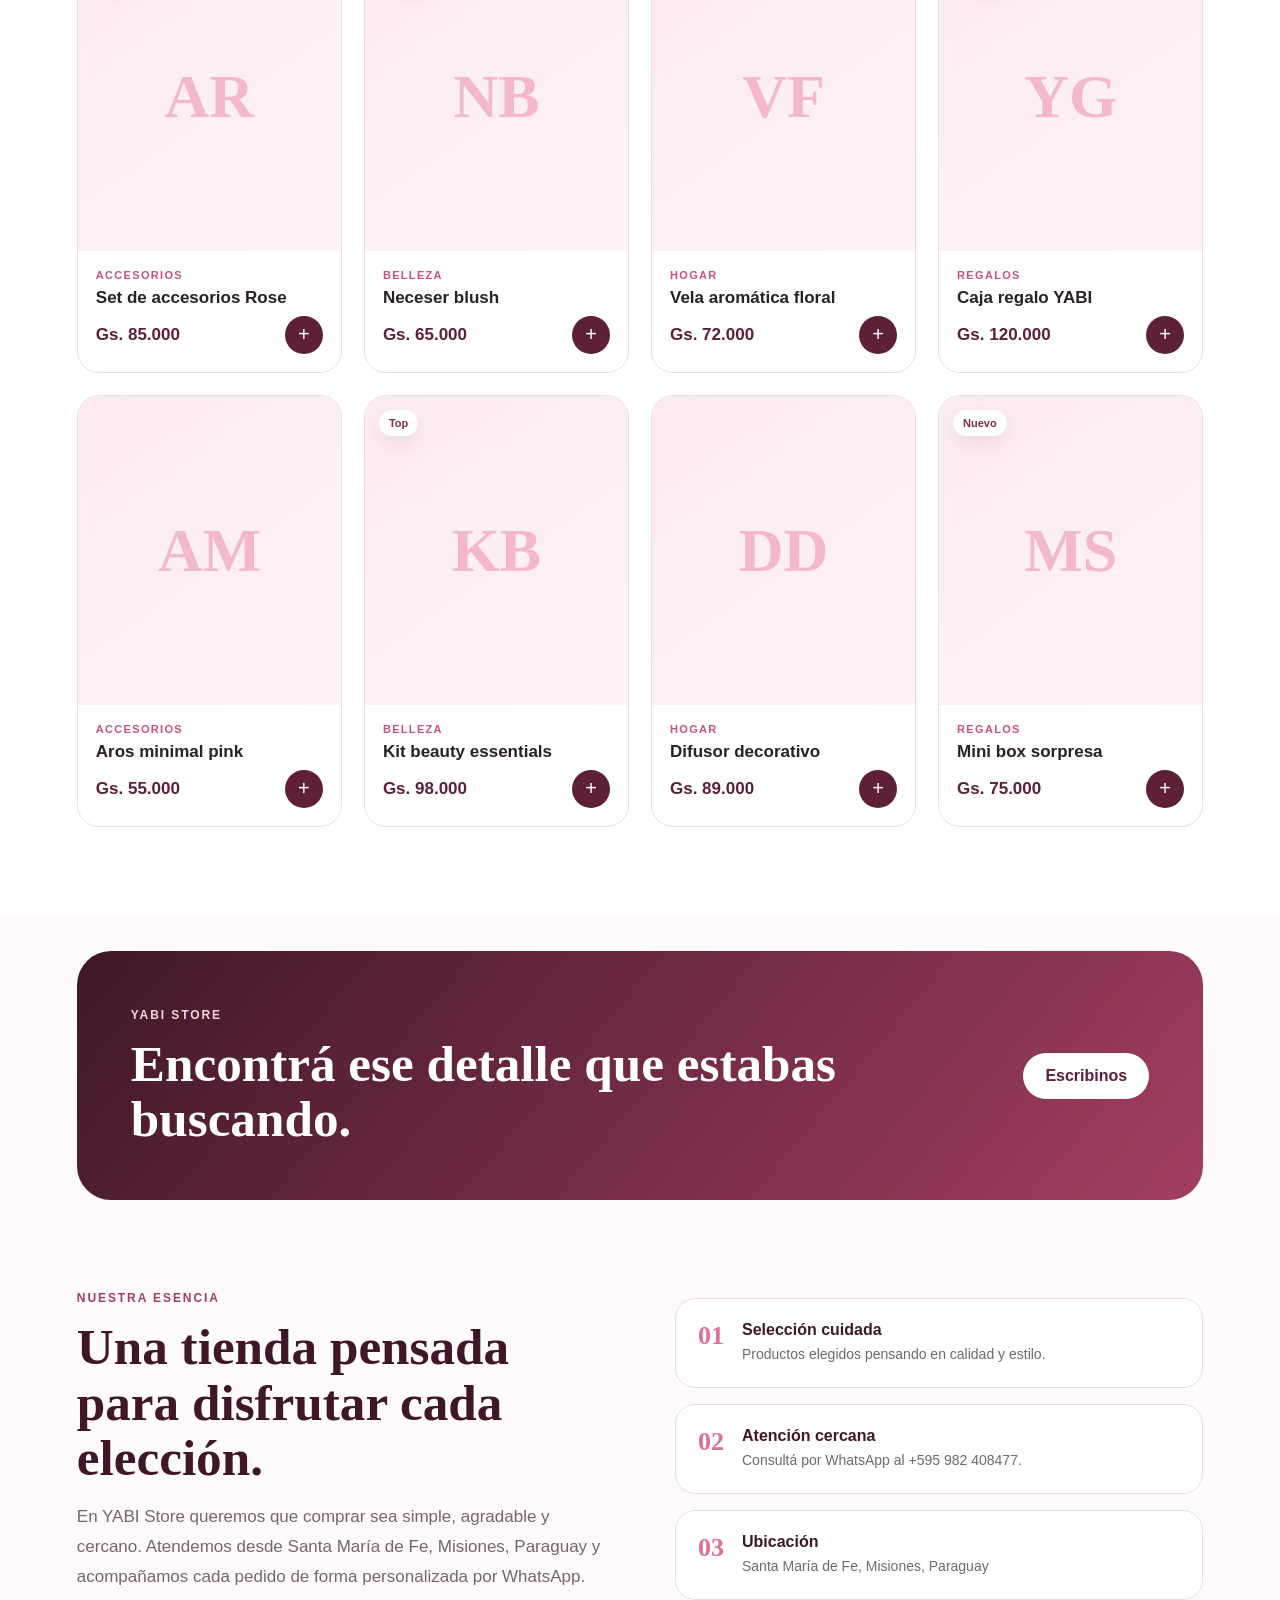
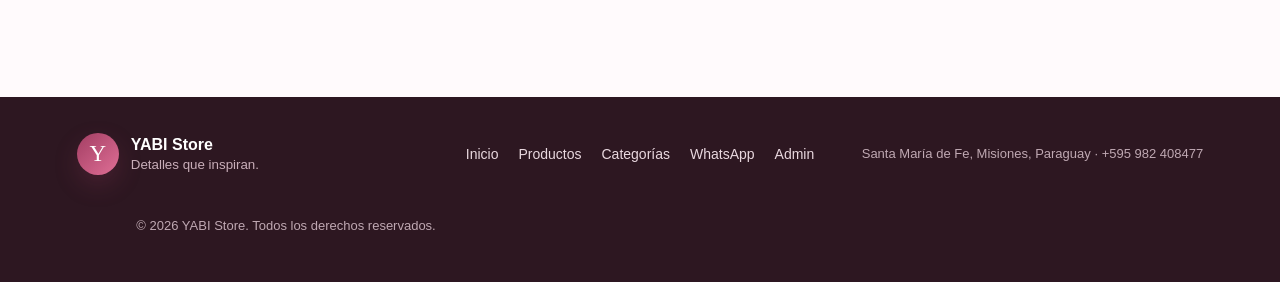
==== commit 7e6ce1e7: "Connect storefront with local admin settings" ====
--- a/index.html
+++ b/index.html
@@ -9,9 +9,10 @@
   <link rel="preconnect" href="https://fonts.gstatic.com" crossorigin>
   <link href="https://fonts.googleapis.com/css2?family=DM+Sans:wght@400;500;600;700&family=Playfair+Display:wght@600;700&display=swap" rel="stylesheet">
   <link rel="stylesheet" href="css/style.css" />
+  <link rel="stylesheet" href="css/product-media.css" />
 </head>
 <body>
-  <div class="topbar">Santa María de Fe · Pedidos y consultas por WhatsApp</div>
+  <div class="topbar"><span data-store-location>Santa María de Fe, Misiones, Paraguay</span> · Pedidos y consultas por WhatsApp</div>
 
   <header class="site-header">
     <a class="brand" href="#inicio" aria-label="YABI Store inicio">
@@ -27,7 +28,7 @@
     </nav>
 
     <div class="header-actions">
-      <a class="icon-btn" href="https://wa.me/595982408477" target="_blank" rel="noopener" aria-label="Contactar por WhatsApp">WA</a>
+      <a class="icon-btn" data-store-whatsapp href="https://wa.me/595982408477" target="_blank" rel="noopener" aria-label="Contactar por WhatsApp">WA</a>
       <button class="icon-btn" id="searchToggle" aria-label="Buscar">⌕</button>
       <button class="cart-btn" id="cartOpen" aria-label="Abrir carrito">
         <span>Carrito</span>
@@ -44,10 +45,10 @@
         <p>Descubrí una selección cuidada de productos con estilo, calidad y ese toque único que define a YABI Store.</p>
         <div class="hero-actions">
           <a class="btn btn-primary" href="#productos">Ver colección</a>
-          <a class="btn btn-secondary" href="https://wa.me/595982408477?text=Hola%20YABI%20Store,%20quisiera%20hacer%20una%20consulta." target="_blank" rel="noopener">Consultar por WhatsApp</a>
+          <a class="btn btn-secondary" data-store-whatsapp href="https://wa.me/595982408477" target="_blank" rel="noopener">Consultar por WhatsApp</a>
         </div>
         <div class="hero-benefits">
-          <span>Santa María de Fe</span>
+          <span data-store-location>Santa María de Fe, Misiones, Paraguay</span>
           <span>Atención personalizada</span>
           <span>Pedidos por WhatsApp</span>
         </div>
@@ -99,19 +100,19 @@
 
     <section class="promo-section">
       <div><span class="eyebrow light">YABI Store</span><h2>Encontrá ese detalle que estabas buscando.</h2></div>
-      <a href="https://wa.me/595982408477?text=Hola%20YABI%20Store,%20quisiera%20consultar%20por%20sus%20productos." target="_blank" rel="noopener" class="btn btn-light">Escribinos</a>
+      <a data-store-whatsapp href="https://wa.me/595982408477" target="_blank" rel="noopener" class="btn btn-light">Escribinos</a>
     </section>
 
     <section class="about-section" id="nosotros">
       <div class="about-card">
         <span class="eyebrow">Nuestra esencia</span>
         <h2>Una tienda pensada para disfrutar cada elección.</h2>
-        <p>En YABI Store queremos que comprar sea simple, agradable y cercano. Atendemos desde Santa María de Fe y acompañamos cada pedido de forma personalizada por WhatsApp.</p>
+        <p>En YABI Store queremos que comprar sea simple, agradable y cercano. Atendemos desde <span data-store-location>Santa María de Fe, Misiones, Paraguay</span> y acompañamos cada pedido de forma personalizada por WhatsApp.</p>
       </div>
       <div class="about-points">
         <article><b>01</b><div><strong>Selección cuidada</strong><p>Productos elegidos pensando en calidad y estilo.</p></div></article>
-        <article><b>02</b><div><strong>Atención cercana</strong><p>Consultá por WhatsApp al +595 982 408477.</p></div></article>
-        <article><b>03</b><div><strong>Ubicación</strong><p>Santa María de Fe, Misiones, Paraguay.</p></div></article>
+        <article><b>02</b><div><strong>Atención cercana</strong><p>Consultá por WhatsApp al <span data-store-phone>+595 982 408477</span>.</p></div></article>
+        <article><b>03</b><div><strong>Ubicación</strong><p data-store-location>Santa María de Fe, Misiones, Paraguay.</p></div></article>
       </div>
     </section>
   </main>
@@ -120,9 +121,10 @@
     <div class="footer-brand"><span class="brand-mark">Y</span><div><strong>YABI Store</strong><small>Detalles que inspiran.</small></div></div>
     <div class="footer-links">
       <a href="#inicio">Inicio</a><a href="#productos">Productos</a><a href="#categorias">Categorías</a>
-      <a href="https://wa.me/595982408477" target="_blank" rel="noopener">WhatsApp</a>
+      <a data-store-whatsapp href="https://wa.me/595982408477" target="_blank" rel="noopener">WhatsApp</a>
+      <a href="admin.html">Admin</a>
     </div>
-    <p>Santa María de Fe · +595 982 408477</p>
+    <p><span data-store-location>Santa María de Fe, Misiones, Paraguay</span> · <span data-store-phone>+595 982 408477</span></p>
     <p>© <span id="year"></span> YABI Store. Todos los derechos reservados.</p>
   </footer>
 
@@ -134,7 +136,7 @@
     <div class="cart-footer">
       <div class="cart-total"><span>Total</span><strong id="cartTotal">Gs. 0</strong></div>
       <button class="btn btn-primary checkout-btn" id="checkoutBtn">Pedir por WhatsApp</button>
-      <small>El pedido se enviará como mensaje para confirmar disponibilidad y entrega en Santa María de Fe.</small>
+      <small>El pedido se enviará como mensaje para confirmar disponibilidad y entrega.</small>
     </div>
   </aside>
 
--- a/css/product-media.css
+++ b/css/product-media.css
@@ -0,0 +1 @@
+.product-image img{width:100%;height:100%;object-fit:cover;display:block}.product-code-fallback{width:100%;height:100%;place-items:center}.product-image>.product-badge{position:absolute;z-index:2;left:14px;top:14px;font-family:'DM Sans',sans-serif;font-size:11px;color:var(--pink-800)}
